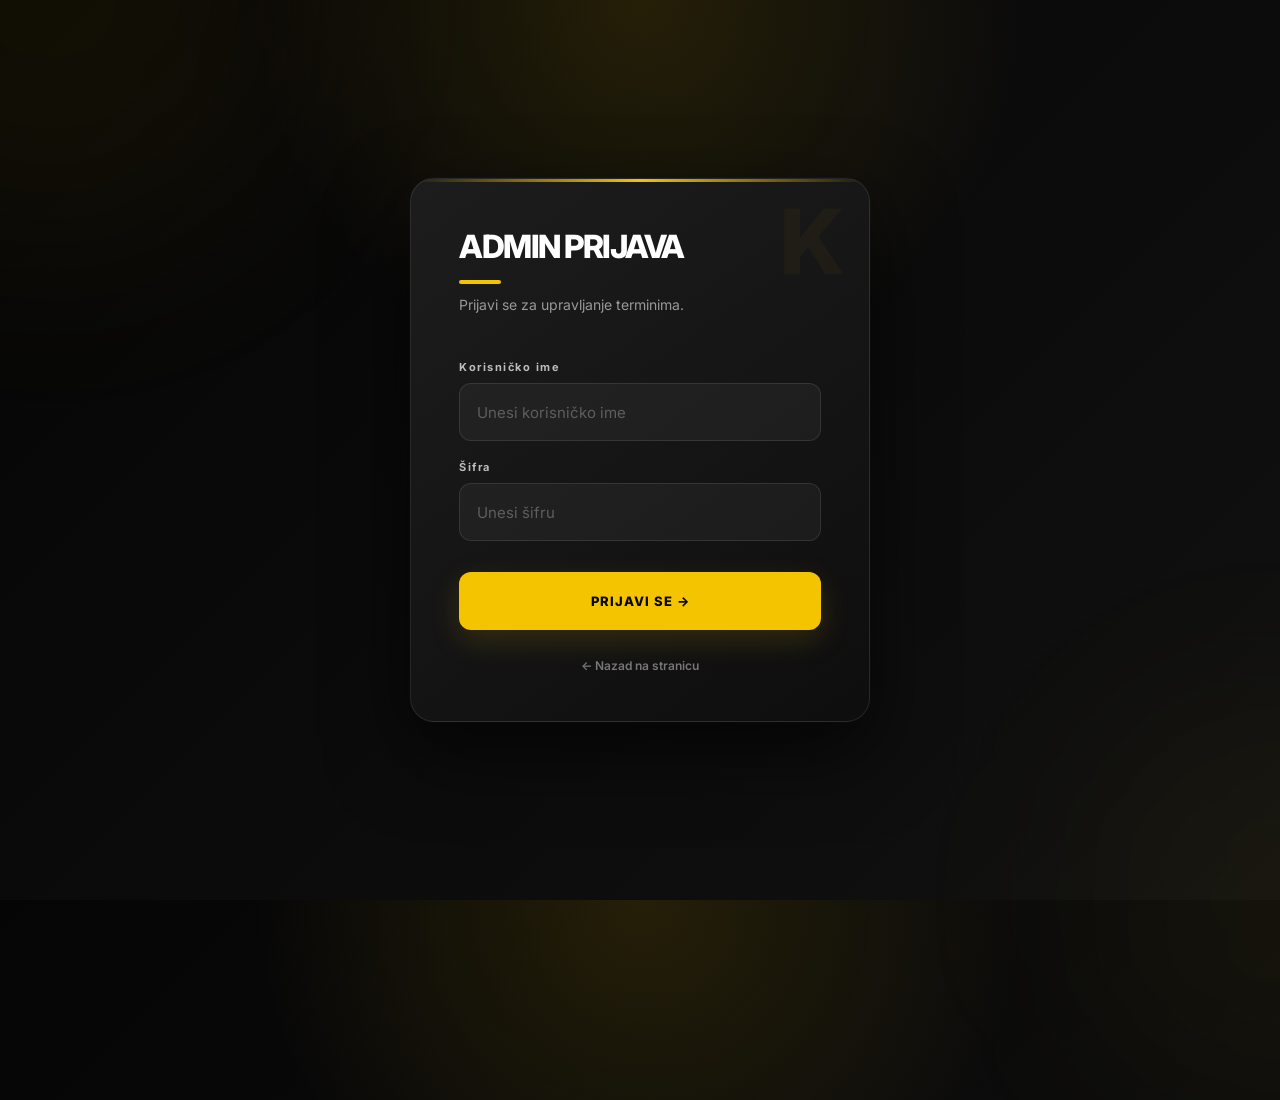
==== admin.html @ a93a5c2a "Initial release of Kockica Football" ====
<!DOCTYPE html>
<html lang="bs">

<head>

    <meta charset="UTF-8">

    <meta
        name="viewport"
        content="width=device-width, initial-scale=1.0"
    >

    <title>Kockica | Admin</title>

    <link rel="stylesheet" href="admin.css">

    <!-- ZAŠTITA ADMIN STRANICE -->
    <script>
        if (sessionStorage.getItem("adminLoggedIn") !== "true") {
            window.location.href = "login.html";
        }
    </script>

</head>


<body>


    <header class="admin-navbar">

        <a href="index.html" class="admin-logo">
            <img
                src="images/logo.png"
                alt="Kockica"
            >
        </a>


        <div style="display: flex; align-items: center; gap: 15px;">

            <a
                href="index.html"
                class="back-button"
            >
                ← JAVNA STRANICA
            </a>

            <button
                type="button"
                class="back-button"
                onclick="odjaviAdmina()"
            >
                ODJAVI SE
            </button>

        </div>

    </header>


    <main class="admin-main">


        <!-- NASLOV -->

        <section class="admin-intro">

            <p class="admin-eyebrow">
                KOCKICA FUTBAL / ADMIN
            </p>

            <h1>
                Upravljanje
                <span>terminima.</span>
            </h1>

            <p>
                Ovdje možeš dodavati, uređivati
                i brisati zauzete termine.
            </p>

        </section>


        <!-- DODAVANJE -->

        <section class="admin-grid">


            <div class="admin-card form-card">

                <div class="card-top">

                    <div>
                        <span class="card-number">
                            01
                        </span>

                        <h2>
                            Dodaj termin
                        </h2>
                    </div>

                    <span class="card-label">
                        NOVI TERMIN
                    </span>

                </div>


                <form id="termin-form">


                    <div class="input-group">

                        <label for="datum">
                            DATUM
                        </label>

                        <input
                            type="text"
                            id="datum"
                            placeholder="01.10.2026."
                            inputmode="numeric"
                            maxlength="10"
                            autocomplete="off"
                            required
                        >

                    </div>


                    <div class="time-row">


                        <div class="input-group">

                            <label for="vrijeme-od">
                                OD
                            </label>

                            <input
                                type="text"
                                id="vrijeme-od"
                                placeholder="18:30"
                                inputmode="numeric"
                                maxlength="5"
                                autocomplete="off"
                                required
                            >

                        </div>


                        <div class="input-group">

                            <label for="vrijeme-do">
                                DO
                            </label>

                            <input
                                type="text"
                                id="vrijeme-do"
                                placeholder="19:45"
                                inputmode="numeric"
                                maxlength="5"
                                autocomplete="off"
                                required
                            >

                        </div>


                    </div>


                    <button
                        type="submit"
                        class="admin-submit"
                        id="submit-dugme"
                    >
                        DODAJ TERMIN
                        <span>→</span>
                    </button>


                    <button
                        type="button"
                        class="admin-cancel"
                        id="otkazi-edit"
                        hidden
                    >
                        ODUSTANI
                    </button>


                    <input
                        type="hidden"
                        id="edit-id"
                    >

                </form>

            </div>


            <!-- INFORMACIJE -->

            <div class="admin-card info-card-admin">

                <span class="card-number">
                    02
                </span>

                <h2>
                    Raspored
                </h2>

                <p>
                    Uneseni termini će se prikazivati
                    na javnoj stranici kao zauzeti.
                </p>


                <div class="status-explanation">

                    <div>
                        <i class="green-dot"></i>

                        <span>
                            Slobodan termin
                        </span>
                    </div>


                    <div>
                        <i class="red-dot"></i>

                        <span>
                            Zauzet termin
                        </span>
                    </div>

                </div>

            </div>


        </section>


        <!-- POSTOJEĆI TERMINI -->

        <section class="existing-section">

            <div class="existing-header">

                <div>

                    <p class="admin-eyebrow">
                        RASPORED
                    </p>

                    <h2>
                        Postojeći termini
                    </h2>

                </div>

                <span class="existing-count">
                    TERMINI
                </span>

            </div>


            <div
                id="admin-termini"
                class="admin-termini"
            >

                <div class="empty-message">

                    <span>—</span>

                    <p>
                        Nema unesenih termina.
                    </p>

                </div>

            </div>

        </section>


    </main>


    <footer class="admin-footer">

        <span>
            KOCKICA FUTBAL
        </span>

        <span>
            ADMIN PANEL
        </span>

    </footer>


    <script>

        function odjaviAdmina() {

            sessionStorage.removeItem("adminLoggedIn");

            window.location.href = "login.html";

        }

    </script>


    <script
        type="module"
        src="script.js"
    ></script>


</body>

</html>
---- admin.css ----
/* =========================================
   KOCKICA FUTBAL
   ADMIN PANEL
========================================= */

:root {
    --black: #080808;
    --dark: #111111;
    --dark-2: #181818;

    --yellow: #ffd400;
    --yellow-dark: #e4bd00;

    --white: #ffffff;
    --gray: #999999;

    --border: rgba(255, 255, 255, 0.1);

    --green: #31a85b;
    --red: #d64040;
}


/* =========================================
   RESET
========================================= */

* {
    margin: 0;
    padding: 0;

    box-sizing: border-box;
}


body {
    min-height: 100vh;

    background: var(--black);

    color: var(--white);

    font-family:
        Arial,
        Helvetica,
        sans-serif;
}


button,
input {
    font: inherit;
}


button {
    cursor: pointer;
}


/* =========================================
   NAVBAR
========================================= */

.admin-navbar {
    height: 90px;

    padding: 0 6vw;

    display: flex;

    align-items: center;

    justify-content: space-between;

    border-bottom: 1px solid var(--border);

    background: rgba(8, 8, 8, 0.95);
}


.admin-logo {
    width: 145px;
}


.admin-logo img {
    width: 100%;
}


.back-button {
    padding: 13px 18px;

    border: 1px solid var(--border);

    color: #aaa;

    font-size: 10px;
    font-weight: 900;

    letter-spacing: 1.5px;

    transition: 0.25s ease;
}


.back-button:hover {
    background: var(--yellow);

    color: var(--black);

    border-color: var(--yellow);
}


/* =========================================
   MAIN
========================================= */

.admin-main {
    width: min(1200px, 88%);

    margin: auto;

    padding: 100px 0;
}


/* =========================================
   INTRO
========================================= */

.admin-intro {
    max-width: 850px;

    margin-bottom: 75px;
}


.admin-eyebrow {
    margin-bottom: 18px;

    color: var(--yellow);

    font-size: 10px;
    font-weight: 900;

    letter-spacing: 4px;
}


.admin-intro h1 {
    font-size: clamp(50px, 7vw, 95px);

    line-height: 0.9;

    letter-spacing: -5px;

    text-transform: uppercase;
}


.admin-intro h1 span {
    color: var(--yellow);
}


.admin-intro > p:last-child {
    max-width: 550px;

    margin-top: 30px;

    color: var(--gray);

    line-height: 1.7;
}


/* =========================================
   GRID
========================================= */

.admin-grid {
    display: grid;

    grid-template-columns: 1.4fr 0.6fr;

    gap: 12px;

    margin-bottom: 90px;
}


.admin-card {
    padding: 40px;

    background: var(--dark);

    border: 1px solid var(--border);
}


.card-top {
    display: flex;

    justify-content: space-between;

    align-items: flex-start;

    margin-bottom: 45px;
}


.card-number {
    display: block;

    margin-bottom: 12px;

    color: var(--yellow);

    font-size: 10px;
    font-weight: 900;

    letter-spacing: 2px;
}


.admin-card h2 {
    font-size: 30px;

    text-transform: uppercase;

    letter-spacing: -1px;
}


.card-label {
    padding: 8px 11px;

    background: var(--yellow);

    color: var(--black);

    font-size: 8px;
    font-weight: 900;

    letter-spacing: 1px;
}


/* =========================================
   FORM
========================================= */

.input-group {
    display: flex;

    flex-direction: column;

    gap: 9px;

    margin-bottom: 25px;
}


.input-group label {
    color: #777;

    font-size: 9px;
    font-weight: 900;

    letter-spacing: 2px;
}


.input-group input {
    width: 100%;

    height: 58px;

    padding: 0 18px;

    border: 1px solid #303030;

    outline: none;

    background: #0b0b0b;

    color: var(--white);

    font-size: 16px;

    transition: 0.25s ease;
}


.input-group input:focus {
    border-color: var(--yellow);
}


.time-row {
    display: grid;

    grid-template-columns: 1fr 1fr;

    gap: 15px;
}


.admin-submit {
    width: 100%;

    height: 60px;

    display: flex;

    align-items: center;

    justify-content: space-between;

    padding: 0 22px;

    border: none;

    background: var(--yellow);

    color: var(--black);

    font-size: 11px;
    font-weight: 900;

    letter-spacing: 1.5px;

    transition: 0.25s ease;
}


.admin-submit span {
    font-size: 22px;

    transition: 0.25s ease;
}


.admin-submit:hover {
    background: var(--white);
}


.admin-submit:hover span {
    transform: translateX(7px);
}


.admin-cancel {
    width: 100%;

    margin-top: 10px;

    height: 50px;

    border: 1px solid #333;

    background: transparent;

    color: #aaa;

    font-size: 10px;
    font-weight: 900;

    letter-spacing: 1px;
}


.admin-cancel:hover {
    border-color: var(--white);

    color: var(--white);
}


/* =========================================
   INFO CARD
========================================= */

.info-card-admin {
    background: var(--yellow);

    color: var(--black);

    display: flex;

    flex-direction: column;
}


.info-card-admin .card-number {
    color: var(--black);

    opacity: 0.5;
}


.info-card-admin h2 {
    margin-bottom: 20px;
}


.info-card-admin > p {
    max-width: 270px;

    color: rgba(0, 0, 0, 0.65);

    line-height: 1.7;
}


.status-explanation {
    margin-top: auto;

    display: flex;

    flex-direction: column;

    gap: 15px;
}


.status-explanation div {
    display: flex;

    align-items: center;

    gap: 10px;

    font-size: 11px;

    font-weight: 800;
}


.green-dot,
.red-dot {
    width: 9px;
    height: 9px;

    border-radius: 50%;
}


.green-dot {
    background: var(--green);
}


.red-dot {
    background: var(--red);
}


/* =========================================
   EXISTING TERMS
========================================= */

.existing-section {
    border-top: 1px solid var(--border);
}


.existing-header {
    padding: 45px 0;

    display: flex;

    align-items: flex-end;

    justify-content: space-between;
}


.existing-header h2 {
    font-size: clamp(35px, 5vw, 60px);

    line-height: 0.95;

    letter-spacing: -3px;

    text-transform: uppercase;
}


.existing-count {
    color: #555;

    font-size: 9px;
    font-weight: 900;

    letter-spacing: 2px;
}


/* =========================================
   TERMINI
========================================= */

.admin-termini {
    border-top: 1px solid var(--border);
}


.admin-termin {
    min-height: 90px;

    padding: 20px 0;

    display: flex;

    align-items: center;

    justify-content: space-between;

    border-bottom: 1px solid var(--border);

    transition: 0.2s ease;
}


.admin-termin:hover {
    padding-left: 12px;

    border-color: rgba(255, 212, 0, 0.3);
}


.admin-termin-info {
    display: flex;

    align-items: center;

    gap: 40px;
}


.admin-termin-date {
    min-width: 130px;

    color: #777;

    font-size: 10px;
    font-weight: 800;

    letter-spacing: 1px;
}


.admin-termin-time {
    font-size: 22px;

    font-weight: 800;
}


.admin-termin-actions {
    display: flex;

    gap: 8px;
}


.admin-termin-actions button {
    height: 38px;

    padding: 0 15px;

    border: none;

    font-size: 9px;
    font-weight: 900;

    letter-spacing: 1px;

    transition: 0.2s ease;
}


.edit-button {
    background: var(--yellow);

    color: var(--black);
}


.edit-button:hover {
    background: var(--white);
}


.delete-button {
    background: #222;

    color: #e96b6b;
}


.delete-button:hover {
    background: #333;
}


.empty-message {
    min-height: 180px;

    display: flex;

    flex-direction: column;

    align-items: center;

    justify-content: center;

    gap: 15px;

    color: #555;

    text-align: center;
}


.empty-message span {
    color: var(--yellow);

    font-size: 25px;
}


.empty-message p {
    font-size: 11px;

    letter-spacing: 1px;
}


/* =========================================
   FOOTER
========================================= */

.admin-footer {
    min-height: 100px;

    padding: 0 6vw;

    display: flex;

    align-items: center;

    justify-content: space-between;

    border-top: 1px solid var(--border);

    color: #555;

    font-size: 9px;
    font-weight: 900;

    letter-spacing: 2px;
}


/* =========================================
   MOBILE
========================================= */

@media (max-width: 800px) {

    .admin-navbar {
        height: 75px;

        padding: 0 20px;
    }


    .admin-logo {
        width: 120px;
    }


    .back-button {
        padding: 10px;

        font-size: 8px;
    }


    .admin-main {
        width: 90%;

        padding: 70px 0;
    }


    .admin-intro {
        margin-bottom: 50px;
    }


    .admin-intro h1 {
        font-size: 55px;

        letter-spacing: -3px;
    }


    .admin-grid {
        grid-template-columns: 1fr;
    }


    .admin-card {
        padding: 25px;
    }


    .time-row {
        grid-template-columns: 1fr;
    }


    .existing-header {
        align-items: flex-start;

        flex-direction: column;

        gap: 15px;
    }


    .admin-termin {
        align-items: flex-start;

        flex-direction: column;

        gap: 20px;
    }


    .admin-termin-info {
        align-items: flex-start;

        flex-direction: column;

        gap: 8px;
    }


    .admin-termin-actions {
        width: 100%;
    }


    .admin-termin-actions button {
        flex: 1;
    }


    .admin-footer {
        padding: 25px 20px;

        flex-direction: column;

        align-items: flex-start;

        gap: 10px;
    }

}

/* =========================================
   ADMIN TERMIN - DODATNO
========================================= */

.admin-termin-info {
    min-width: 0;
}

.admin-termin-date {
    white-space: nowrap;
}

.admin-termin-time {
    white-space: nowrap;
}


@media (max-width: 800px) {

    .admin-termin-date {
        min-width: 0;
    }

    .admin-termin-time {
        font-size: 20px;
    }

}
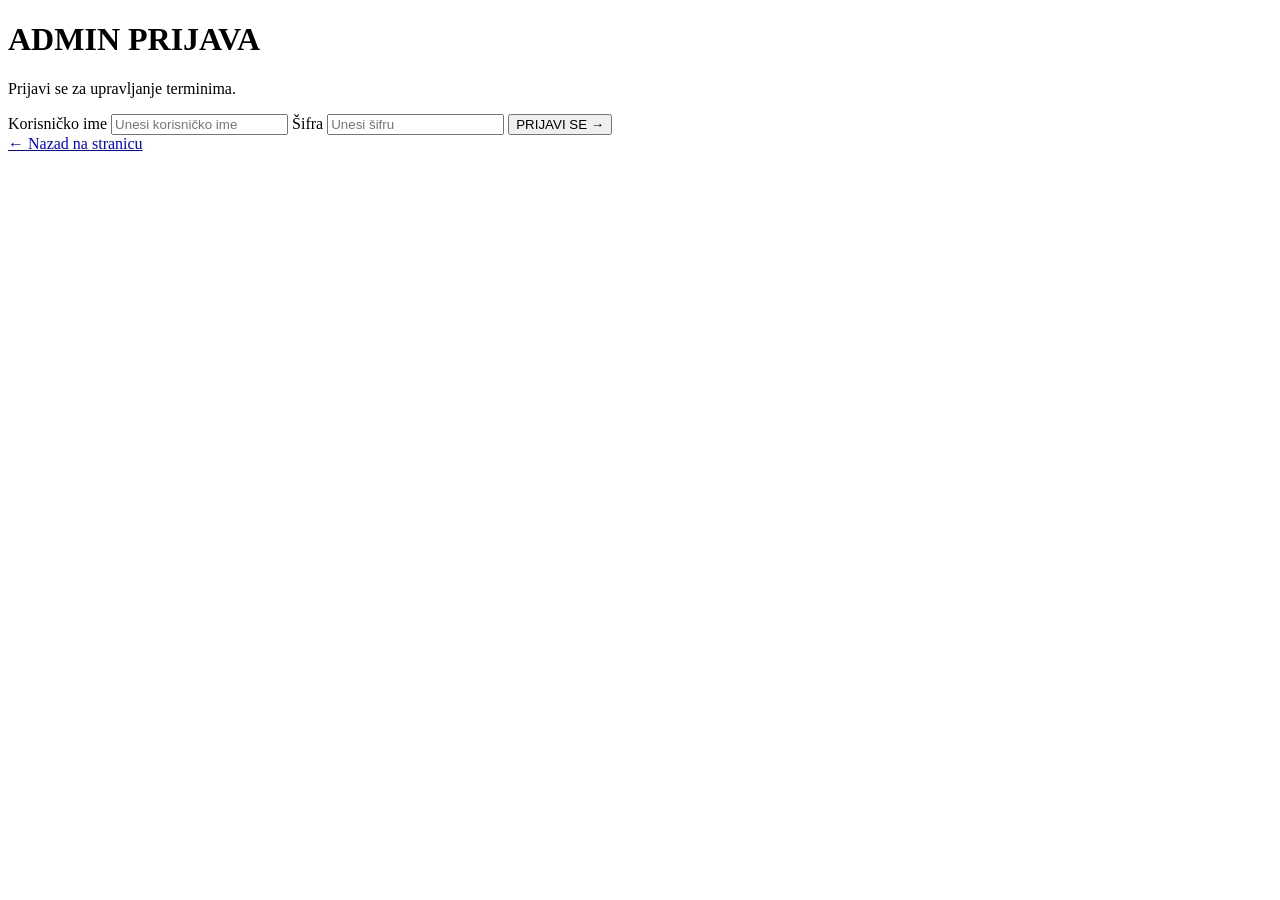
==== commit 38656c8f: "kraj" ====
--- a/admin.html
+++ b/admin.html
@@ -119,14 +119,10 @@
                         </label>
 
                         <input
-                            type="text"
-                            id="datum"
-                            placeholder="01.10.2026."
-                            inputmode="numeric"
-                            maxlength="10"
-                            autocomplete="off"
-                            required
-                        >
+    type="date"
+    id="datum"
+    required
+>
 
                     </div>
 
@@ -140,15 +136,14 @@
                                 OD
                             </label>
 
-                            <input
-                                type="text"
-                                id="vrijeme-od"
-                                placeholder="18:30"
-                                inputmode="numeric"
-                                maxlength="5"
-                                autocomplete="off"
-                                required
-                            >
+                           <input
+    type="time"
+    id="vrijeme-od"
+    min="07:00"
+    max="22:30"
+    step="1800"
+    required
+>
 
                         </div>
 
@@ -159,15 +154,14 @@
                                 DO
                             </label>
 
-                            <input
-                                type="text"
-                                id="vrijeme-do"
-                                placeholder="19:45"
-                                inputmode="numeric"
-                                maxlength="5"
-                                autocomplete="off"
-                                required
-                            >
+                           <input
+    type="time"
+    id="vrijeme-do"
+    min="07:30"
+    max="23:00"
+    step="1800"
+    required
+>
 
                         </div>
 
--- a/admin.css
+++ b/admin.css
@@ -1,181 +1,184 @@
 /* =========================================
-   KOCKICA FUTBAL
-   ADMIN PANEL
+   KOCKICA FOOTBALL
+   ADMIN PANEL — PREMIUM RESPONSIVE
 ========================================= */
 
 :root {
     --black: #080808;
-    --dark: #111111;
-    --dark-2: #181818;
+    --dark: #101010;
+    --dark-2: #171717;
 
     --yellow: #ffd400;
     --yellow-dark: #e4bd00;
 
     --white: #ffffff;
-    --gray: #999999;
-
-    --border: rgba(255, 255, 255, 0.1);
-
-    --green: #31a85b;
-    --red: #d64040;
-}
-
-
-/* =========================================
-   RESET
-========================================= */
+    --gray: #929292;
+    --muted: #5f5f5f;
+
+    --border: rgba(255, 255, 255, 0.09);
+
+    --green: #35b968;
+    --red: #e05252;
+}
 
 * {
     margin: 0;
     padding: 0;
-
     box-sizing: border-box;
 }
 
+html {
+    background: var(--black);
+    color-scheme: dark;
+}
 
 body {
     min-height: 100vh;
-
-    background: var(--black);
-
+    background:
+        radial-gradient(
+            circle at 75% 0%,
+            rgba(255, 212, 0, 0.035),
+            transparent 30%
+        ),
+        var(--black);
     color: var(--white);
-
     font-family:
+        Inter,
+        -apple-system,
+        BlinkMacSystemFont,
+        "Segoe UI",
         Arial,
-        Helvetica,
         sans-serif;
-}
-
+    -webkit-font-smoothing: antialiased;
+}
 
 button,
 input {
     font: inherit;
 }
 
-
 button {
     cursor: pointer;
 }
 
+img {
+    max-width: 100%;
+    display: block;
+}
 
 /* =========================================
    NAVBAR
 ========================================= */
 
 .admin-navbar {
-    height: 90px;
-
-    padding: 0 6vw;
-
-    display: flex;
-
+    min-height: 68px;
+    padding: 0 clamp(20px, 5vw, 64px);
+
+    display: flex;
     align-items: center;
-
     justify-content: space-between;
 
     border-bottom: 1px solid var(--border);
-
-    background: rgba(8, 8, 8, 0.95);
-}
-
+    background: rgba(8, 8, 8, 0.92);
+
+    position: sticky;
+    top: 0;
+    z-index: 20;
+
+    backdrop-filter: blur(16px);
+    -webkit-backdrop-filter: blur(16px);
+}
 
 .admin-logo {
-    width: 145px;
-}
-
+    width: 122px;
+    flex-shrink: 0;
+}
 
 .admin-logo img {
     width: 100%;
-}
-
+    height: auto;
+}
 
 .back-button {
-    padding: 13px 18px;
+    min-height: 38px;
+    padding: 0 14px;
+
+    display: inline-flex;
+    align-items: center;
+    justify-content: center;
 
     border: 1px solid var(--border);
-
+    background: transparent;
     color: #aaa;
 
-    font-size: 10px;
-    font-weight: 900;
-
-    letter-spacing: 1.5px;
-
-    transition: 0.25s ease;
-}
-
+    font-size: 9px;
+    font-weight: 800;
+    letter-spacing: 1.4px;
+    text-transform: uppercase;
+
+    transition:
+        background 0.2s ease,
+        color 0.2s ease,
+        border-color 0.2s ease;
+}
 
 .back-button:hover {
     background: var(--yellow);
-
     color: var(--black);
-
     border-color: var(--yellow);
 }
 
-
 /* =========================================
    MAIN
 ========================================= */
 
 .admin-main {
-    width: min(1200px, 88%);
-
-    margin: auto;
-
-    padding: 100px 0;
-}
-
+    width: min(1120px, calc(100% - clamp(32px, 7vw, 120px)));
+    margin: 0 auto;
+    padding: clamp(48px, 7vw, 78px) 0;
+}
 
 /* =========================================
    INTRO
 ========================================= */
 
 .admin-intro {
-    max-width: 850px;
-
-    margin-bottom: 75px;
-}
-
+    max-width: 760px;
+    margin-bottom: clamp(42px, 6vw, 68px);
+}
 
 .admin-eyebrow {
-    margin-bottom: 18px;
+    margin-bottom: 14px;
 
     color: var(--yellow);
 
-    font-size: 10px;
+    font-size: 9px;
     font-weight: 900;
-
-    letter-spacing: 4px;
-}
-
+    letter-spacing: 3px;
+    text-transform: uppercase;
+}
 
 .admin-intro h1 {
-    font-size: clamp(50px, 7vw, 95px);
-
-    line-height: 0.9;
-
-    letter-spacing: -5px;
-
-    text-transform: uppercase;
-}
-
+    font-size: clamp(40px, 6vw, 76px);
+    line-height: 0.94;
+    letter-spacing: -3.5px;
+    font-weight: 850;
+    text-transform: uppercase;
+}
 
 .admin-intro h1 span {
     color: var(--yellow);
 }
 
-
 .admin-intro > p:last-child {
-    max-width: 550px;
-
-    margin-top: 30px;
+    max-width: 510px;
+    margin-top: 22px;
 
     color: var(--gray);
 
-    line-height: 1.7;
-}
-
+    font-size: 13px;
+    line-height: 1.65;
+}
 
 /* =========================================
    GRID
@@ -183,624 +186,653 @@
 
 .admin-grid {
     display: grid;
-
-    grid-template-columns: 1.4fr 0.6fr;
-
-    gap: 12px;
-
-    margin-bottom: 90px;
-}
-
+    grid-template-columns: minmax(0, 1.45fr) minmax(260px, 0.55fr);
+    gap: 10px;
+
+    margin-bottom: clamp(56px, 8vw, 86px);
+}
 
 .admin-card {
-    padding: 40px;
+    min-width: 0;
+    padding: clamp(22px, 3vw, 34px);
 
     background: var(--dark);
-
     border: 1px solid var(--border);
 }
 
+/* =========================================
+   CARD HEADER
+========================================= */
 
 .card-top {
     display: flex;
-
+    align-items: flex-start;
     justify-content: space-between;
-
-    align-items: flex-start;
-
-    margin-bottom: 45px;
-}
-
+    gap: 20px;
+
+    margin-bottom: 30px;
+}
 
 .card-number {
     display: block;
-
-    margin-bottom: 12px;
+    margin-bottom: 8px;
 
     color: var(--yellow);
 
-    font-size: 10px;
+    font-size: 9px;
     font-weight: 900;
-
     letter-spacing: 2px;
 }
 
-
 .admin-card h2 {
-    font-size: 30px;
-
-    text-transform: uppercase;
-
-    letter-spacing: -1px;
-}
-
+    font-size: clamp(20px, 2.4vw, 27px);
+    line-height: 1;
+    letter-spacing: -0.8px;
+    text-transform: uppercase;
+}
 
 .card-label {
-    padding: 8px 11px;
+    flex-shrink: 0;
+
+    padding: 7px 9px;
 
     background: var(--yellow);
-
     color: var(--black);
+
+    font-size: 7px;
+    font-weight: 900;
+    letter-spacing: 1px;
+    text-transform: uppercase;
+}
+
+/* =========================================
+   FORM
+========================================= */
+
+.input-group {
+    display: flex;
+    flex-direction: column;
+    gap: 7px;
+
+    margin-bottom: 18px;
+}
+
+.input-group label {
+    color: #737373;
 
     font-size: 8px;
     font-weight: 900;
-
-    letter-spacing: 1px;
-}
-
-
-/* =========================================
-   FORM
-========================================= */
-
-.input-group {
-    display: flex;
-
-    flex-direction: column;
-
-    gap: 9px;
-
-    margin-bottom: 25px;
-}
-
-
-.input-group label {
-    color: #777;
+    letter-spacing: 1.7px;
+    text-transform: uppercase;
+}
+
+.input-group input {
+    width: 100%;
+    height: 52px;
+
+    padding: 0 15px;
+
+    border: 1px solid #2b2b2b;
+    border-radius: 0;
+
+    outline: none;
+
+    background: #0b0b0b;
+    color: var(--white);
+
+    font-size: 14px;
+
+    transition:
+        border-color 0.2s ease,
+        background 0.2s ease;
+}
+
+.input-group input:hover {
+    border-color: #3a3a3a;
+}
+
+.input-group input:focus {
+    border-color: var(--yellow);
+    background: #0d0d0d;
+}
+
+.time-row {
+    display: grid;
+    grid-template-columns: 1fr 1fr;
+    gap: 12px;
+}
+
+/* =========================================
+   BUTTONS
+========================================= */
+
+.admin-submit {
+    width: 100%;
+    min-height: 52px;
+
+    margin-top: 4px;
+    padding: 0 17px;
+
+    display: flex;
+    align-items: center;
+    justify-content: space-between;
+
+    border: none;
+    border-radius: 0;
+
+    background: var(--yellow);
+    color: var(--black);
 
     font-size: 9px;
     font-weight: 900;
-
-    letter-spacing: 2px;
-}
-
-
-.input-group input {
-    width: 100%;
-
-    height: 58px;
-
-    padding: 0 18px;
-
-    border: 1px solid #303030;
-
-    outline: none;
-
-    background: #0b0b0b;
-
-    color: var(--white);
-
-    font-size: 16px;
-
-    transition: 0.25s ease;
-}
-
-
-.input-group input:focus {
-    border-color: var(--yellow);
-}
-
-
-.time-row {
-    display: grid;
-
-    grid-template-columns: 1fr 1fr;
-
-    gap: 15px;
-}
-
-
-.admin-submit {
-    width: 100%;
-
-    height: 60px;
-
-    display: flex;
-
-    align-items: center;
-
-    justify-content: space-between;
-
-    padding: 0 22px;
-
-    border: none;
-
-    background: var(--yellow);
-
-    color: var(--black);
-
-    font-size: 11px;
-    font-weight: 900;
-
-    letter-spacing: 1.5px;
-
-    transition: 0.25s ease;
-}
-
+    letter-spacing: 1.4px;
+    text-transform: uppercase;
+
+    transition:
+        background 0.2s ease,
+        transform 0.2s ease;
+}
 
 .admin-submit span {
-    font-size: 22px;
-
-    transition: 0.25s ease;
-}
-
+    font-size: 19px;
+    line-height: 1;
+
+    transition: transform 0.2s ease;
+}
 
 .admin-submit:hover {
     background: var(--white);
 }
 
-
 .admin-submit:hover span {
-    transform: translateX(7px);
-}
-
+    transform: translateX(5px);
+}
+
+.admin-submit:active {
+    transform: scale(0.99);
+}
 
 .admin-cancel {
     width: 100%;
-
-    margin-top: 10px;
-
-    height: 50px;
-
-    border: 1px solid #333;
-
+    min-height: 42px;
+
+    margin-top: 8px;
+
+    border: 1px solid #2d2d2d;
     background: transparent;
-
-    color: #aaa;
-
-    font-size: 10px;
+    color: #888;
+
+    font-size: 8px;
     font-weight: 900;
-
-    letter-spacing: 1px;
-}
-
+    letter-spacing: 1.2px;
+    text-transform: uppercase;
+
+    transition:
+        color 0.2s ease,
+        border-color 0.2s ease;
+}
 
 .admin-cancel:hover {
-    border-color: var(--white);
-
+    border-color: #555;
     color: var(--white);
 }
 
-
 /* =========================================
    INFO CARD
 ========================================= */
 
 .info-card-admin {
+    display: flex;
+    flex-direction: column;
+
     background: var(--yellow);
-
     color: var(--black);
-
-    display: flex;
-
-    flex-direction: column;
-}
-
+}
 
 .info-card-admin .card-number {
     color: var(--black);
-
-    opacity: 0.5;
-}
-
+    opacity: 0.48;
+}
 
 .info-card-admin h2 {
-    margin-bottom: 20px;
-}
-
+    margin-bottom: 16px;
+}
 
 .info-card-admin > p {
     max-width: 270px;
 
-    color: rgba(0, 0, 0, 0.65);
-
-    line-height: 1.7;
-}
-
+    color: rgba(0, 0, 0, 0.62);
+
+    font-size: 12px;
+    line-height: 1.65;
+}
 
 .status-explanation {
     margin-top: auto;
-
-    display: flex;
-
+    padding-top: 35px;
+
+    display: flex;
     flex-direction: column;
-
-    gap: 15px;
-}
-
+    gap: 12px;
+}
 
 .status-explanation div {
     display: flex;
-
     align-items: center;
-
-    gap: 10px;
-
-    font-size: 11px;
-
+    gap: 9px;
+
+    font-size: 10px;
     font-weight: 800;
 }
-
 
 .green-dot,
 .red-dot {
-    width: 9px;
-    height: 9px;
+    width: 8px;
+    height: 8px;
+    flex: 0 0 8px;
 
     border-radius: 50%;
 }
-
 
 .green-dot {
     background: var(--green);
 }
 
-
 .red-dot {
     background: var(--red);
 }
 
-
-/* =========================================
-   EXISTING TERMS
+/* =========================================
+   EXISTING TERMINI
 ========================================= */
 
 .existing-section {
     border-top: 1px solid var(--border);
 }
 
-
 .existing-header {
-    padding: 45px 0;
-
-    display: flex;
-
+    min-height: 115px;
+
+    padding: 28px 0;
+
+    display: flex;
     align-items: flex-end;
-
     justify-content: space-between;
-}
-
+    gap: 20px;
+}
 
 .existing-header h2 {
-    font-size: clamp(35px, 5vw, 60px);
-
-    line-height: 0.95;
-
-    letter-spacing: -3px;
-
-    text-transform: uppercase;
-}
-
+    font-size: clamp(31px, 5vw, 54px);
+    line-height: 0.92;
+    letter-spacing: -2.5px;
+    text-transform: uppercase;
+}
 
 .existing-count {
+    flex-shrink: 0;
+
     color: #555;
 
-    font-size: 9px;
+    font-size: 8px;
     font-weight: 900;
-
-    letter-spacing: 2px;
-}
-
-
-/* =========================================
-   TERMINI
+    letter-spacing: 1.7px;
+    text-transform: uppercase;
+}
+
+/* =========================================
+   TERMINI LIST
 ========================================= */
 
 .admin-termini {
     border-top: 1px solid var(--border);
 }
 
-
 .admin-termin {
-    min-height: 90px;
-
-    padding: 20px 0;
-
-    display: flex;
-
+    min-height: 76px;
+
+    padding: 14px 0;
+
+    display: flex;
     align-items: center;
-
     justify-content: space-between;
+    gap: 20px;
 
     border-bottom: 1px solid var(--border);
 
-    transition: 0.2s ease;
-}
-
+    transition:
+        padding 0.2s ease,
+        border-color 0.2s ease;
+}
 
 .admin-termin:hover {
-    padding-left: 12px;
-
-    border-color: rgba(255, 212, 0, 0.3);
-}
-
+    padding-left: 8px;
+    border-color: rgba(255, 212, 0, 0.28);
+}
 
 .admin-termin-info {
-    display: flex;
-
+    min-width: 0;
+
+    display: flex;
     align-items: center;
-
-    gap: 40px;
-}
-
+    gap: clamp(20px, 4vw, 42px);
+}
 
 .admin-termin-date {
-    min-width: 130px;
+    min-width: 120px;
 
     color: #777;
 
-    font-size: 10px;
+    font-size: 9px;
     font-weight: 800;
-
-    letter-spacing: 1px;
-}
-
+    letter-spacing: 0.8px;
+
+    white-space: nowrap;
+}
 
 .admin-termin-time {
-    font-size: 22px;
-
+    color: var(--white);
+
+    font-size: clamp(17px, 2vw, 21px);
     font-weight: 800;
-}
-
+    letter-spacing: -0.5px;
+
+    white-space: nowrap;
+}
 
 .admin-termin-actions {
     display: flex;
-
-    gap: 8px;
-}
-
+    gap: 6px;
+    flex-shrink: 0;
+}
 
 .admin-termin-actions button {
-    height: 38px;
-
-    padding: 0 15px;
+    min-height: 34px;
+
+    padding: 0 12px;
 
     border: none;
-
-    font-size: 9px;
+    border-radius: 0;
+
+    font-size: 8px;
     font-weight: 900;
-
-    letter-spacing: 1px;
-
-    transition: 0.2s ease;
-}
-
+    letter-spacing: 0.9px;
+    text-transform: uppercase;
+
+    transition:
+        background 0.2s ease,
+        color 0.2s ease;
+}
 
 .edit-button {
     background: var(--yellow);
-
     color: var(--black);
 }
-
 
 .edit-button:hover {
     background: var(--white);
 }
 
-
 .delete-button {
-    background: #222;
-
+    background: #1f1f1f;
     color: #e96b6b;
 }
 
-
 .delete-button:hover {
-    background: #333;
-}
-
+    background: #303030;
+}
+
+/* =========================================
+   EMPTY STATE
+========================================= */
 
 .empty-message {
-    min-height: 180px;
-
-    display: flex;
-
+    min-height: 150px;
+
+    display: flex;
     flex-direction: column;
-
     align-items: center;
-
     justify-content: center;
-
-    gap: 15px;
-
-    color: #555;
-
+    gap: 11px;
+
+    color: #505050;
     text-align: center;
 }
-
 
 .empty-message span {
     color: var(--yellow);
-
-    font-size: 25px;
-}
-
+    font-size: 22px;
+}
 
 .empty-message p {
-    font-size: 11px;
-
+    font-size: 9px;
     letter-spacing: 1px;
 }
 
-
 /* =========================================
    FOOTER
 ========================================= */
 
 .admin-footer {
-    min-height: 100px;
-
-    padding: 0 6vw;
-
-    display: flex;
-
+    min-height: 76px;
+
+    padding: 0 clamp(20px, 5vw, 64px);
+
+    display: flex;
     align-items: center;
-
     justify-content: space-between;
+    gap: 20px;
 
     border-top: 1px solid var(--border);
 
-    color: #555;
-
-    font-size: 9px;
+    color: #4f4f4f;
+
+    font-size: 8px;
     font-weight: 900;
-
-    letter-spacing: 2px;
-}
-
-
-/* =========================================
-   MOBILE
-========================================= */
-
-@media (max-width: 800px) {
-
-    .admin-navbar {
-        height: 75px;
-
-        padding: 0 20px;
-    }
-
-
-    .admin-logo {
-        width: 120px;
-    }
-
-
-    .back-button {
-        padding: 10px;
-
-        font-size: 8px;
-    }
-
-
-    .admin-main {
-        width: 90%;
-
-        padding: 70px 0;
-    }
-
-
-    .admin-intro {
-        margin-bottom: 50px;
-    }
-
-
-    .admin-intro h1 {
-        font-size: 55px;
-
-        letter-spacing: -3px;
-    }
-
-
+    letter-spacing: 1.6px;
+    text-transform: uppercase;
+}
+
+/* =========================================
+   DATE / TIME INPUTS
+========================================= */
+
+input[type="date"],
+input[type="time"] {
+    cursor: pointer;
+}
+
+input[type="date"]::-webkit-calendar-picker-indicator,
+input[type="time"]::-webkit-calendar-picker-indicator {
+    cursor: pointer;
+    opacity: 1;
+    filter: invert(1);
+}
+
+/* =========================================
+   TABLET
+========================================= */
+
+@media (max-width: 900px) {
     .admin-grid {
         grid-template-columns: 1fr;
     }
 
+    .info-card-admin {
+        min-height: 260px;
+    }
+
+    .status-explanation {
+        margin-top: 30px;
+        padding-top: 0;
+    }
+}
+
+/* =========================================
+   MOBILE
+========================================= */
+
+@media (max-width: 700px) {
+    .admin-navbar {
+        min-height: 62px;
+        padding: 0 18px;
+    }
+
+    .admin-logo {
+        width: 105px;
+    }
+
+    .back-button {
+        min-height: 34px;
+        padding: 0 10px;
+
+        font-size: 7px;
+        letter-spacing: 1px;
+    }
+
+    .admin-main {
+        width: calc(100% - 32px);
+        padding: 42px 0 58px;
+    }
+
+    .admin-intro {
+        margin-bottom: 38px;
+    }
+
+    .admin-eyebrow {
+        margin-bottom: 11px;
+        font-size: 8px;
+        letter-spacing: 2.4px;
+    }
+
+    .admin-intro h1 {
+        font-size: clamp(38px, 12vw, 54px);
+        letter-spacing: -2.5px;
+    }
+
+    .admin-intro > p:last-child {
+        margin-top: 17px;
+        font-size: 12px;
+        line-height: 1.6;
+    }
+
+    .admin-grid {
+        gap: 8px;
+        margin-bottom: 55px;
+    }
 
     .admin-card {
-        padding: 25px;
-    }
-
+        padding: 21px;
+    }
+
+    .card-top {
+        margin-bottom: 25px;
+    }
+
+    .admin-card h2 {
+        font-size: 20px;
+    }
+
+    .input-group {
+        margin-bottom: 16px;
+    }
+
+    .input-group input {
+        height: 50px;
+        font-size: 14px;
+    }
+
+    .admin-submit {
+        min-height: 50px;
+    }
+
+    .existing-header {
+        min-height: auto;
+        padding: 25px 0;
+        align-items: flex-start;
+        flex-direction: column;
+        gap: 10px;
+    }
+
+    .existing-header h2 {
+        font-size: 35px;
+        letter-spacing: -1.8px;
+    }
+
+    .admin-termin {
+        min-height: auto;
+        padding: 17px 0;
+
+        align-items: flex-start;
+        flex-direction: column;
+        gap: 13px;
+    }
+
+    .admin-termin-info {
+        width: 100%;
+
+        align-items: center;
+        justify-content: space-between;
+        gap: 15px;
+    }
+
+    .admin-termin-date {
+        min-width: 0;
+        font-size: 8px;
+    }
+
+    .admin-termin-time {
+        font-size: 18px;
+    }
+
+    .admin-termin-actions {
+        width: 100%;
+    }
+
+    .admin-termin-actions button {
+        flex: 1;
+        min-height: 40px;
+    }
+
+    .admin-footer {
+        min-height: auto;
+        padding: 20px 16px;
+
+        align-items: flex-start;
+        flex-direction: column;
+        gap: 7px;
+
+        line-height: 1.4;
+    }
+}
+
+/* =========================================
+   SMALL PHONES
+========================================= */
+
+@media (max-width: 420px) {
+    .admin-main {
+        width: calc(100% - 26px);
+    }
+
+    .admin-card {
+        padding: 18px;
+    }
 
     .time-row {
-        grid-template-columns: 1fr;
-    }
-
-
-    .existing-header {
-        align-items: flex-start;
-
-        flex-direction: column;
-
-        gap: 15px;
-    }
-
-
-    .admin-termin {
-        align-items: flex-start;
-
-        flex-direction: column;
-
-        gap: 20px;
-    }
-
+        gap: 8px;
+    }
+
+    .input-group input {
+        padding: 0 13px;
+    }
 
     .admin-termin-info {
         align-items: flex-start;
-
         flex-direction: column;
-
-        gap: 8px;
-    }
-
-
-    .admin-termin-actions {
-        width: 100%;
-    }
-
+        gap: 5px;
+    }
 
     .admin-termin-actions button {
-        flex: 1;
-    }
-
-
-    .admin-footer {
-        padding: 25px 20px;
-
-        flex-direction: column;
-
-        align-items: flex-start;
-
-        gap: 10px;
-    }
-
-}
-
-/* =========================================
-   ADMIN TERMIN - DODATNO
-========================================= */
-
-.admin-termin-info {
-    min-width: 0;
-}
-
-.admin-termin-date {
-    white-space: nowrap;
-}
-
-.admin-termin-time {
-    white-space: nowrap;
-}
-
-
-@media (max-width: 800px) {
-
-    .admin-termin-date {
-        min-width: 0;
-    }
-
-    .admin-termin-time {
-        font-size: 20px;
-    }
-
+        font-size: 7px;
+    }
 }
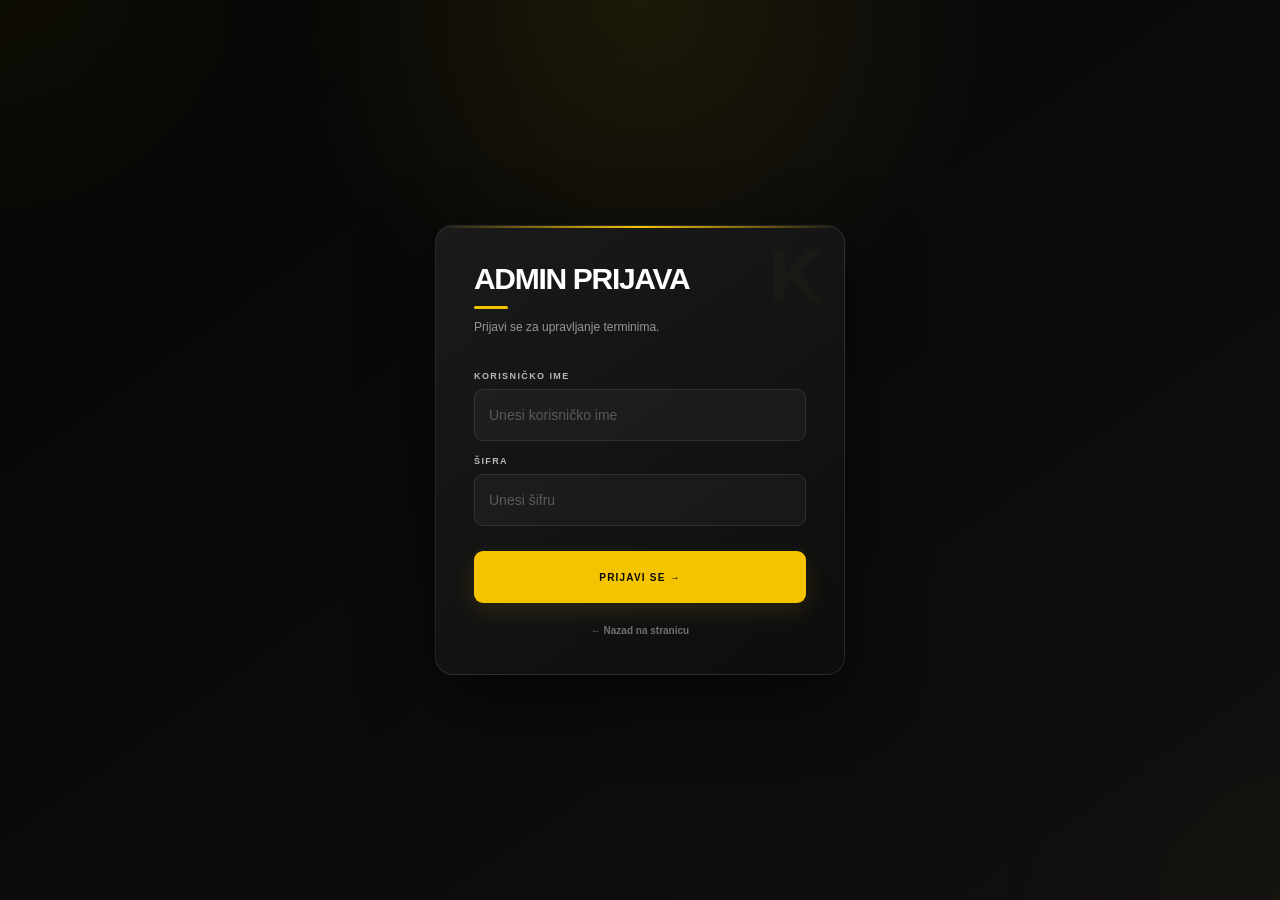
==== commit bd61cf1a: "v2" ====
--- a/admin.html
+++ b/admin.html
@@ -1,3 +1,4 @@
+```html
 <!DOCTYPE html>
 <html lang="bs">
 
@@ -7,16 +8,21 @@
 
     <meta
         name="viewport"
-        content="width=device-width, initial-scale=1.0"
+        content="width=device-width, initial-scale=1.0, viewport-fit=cover"
     >
 
     <title>Kockica | Admin</title>
 
-    <link rel="stylesheet" href="admin.css">
+    <link
+        rel="stylesheet"
+        href="admin.css"
+    >
 
     <!-- ZAŠTITA ADMIN STRANICE -->
     <script>
-        if (sessionStorage.getItem("adminLoggedIn") !== "true") {
+        if (
+            sessionStorage.getItem("adminLoggedIn") !== "true"
+        ) {
             window.location.href = "login.html";
         }
     </script>
@@ -27,17 +33,33 @@
 <body>
 
 
+    <!-- =====================================================
+         NAVBAR
+    ====================================================== -->
+
     <header class="admin-navbar">
 
-        <a href="index.html" class="admin-logo">
+        <a
+            href="index.html"
+            class="admin-logo"
+        >
+
             <img
                 src="images/logo.png"
                 alt="Kockica"
             >
+
         </a>
 
 
-        <div style="display: flex; align-items: center; gap: 15px;">
+        <div
+            class="admin-navbar-actions"
+            style="
+                display: flex;
+                align-items: center;
+                gap: 15px;
+            "
+        >
 
             <a
                 href="index.html"
@@ -45,6 +67,7 @@
             >
                 ← JAVNA STRANICA
             </a>
+
 
             <button
                 type="button"
@@ -59,22 +82,30 @@
     </header>
 
 
+    <!-- =====================================================
+         MAIN
+    ====================================================== -->
+
     <main class="admin-main">
 
 
-        <!-- NASLOV -->
+        <!-- =================================================
+             INTRO
+        ================================================== -->
 
         <section class="admin-intro">
 
             <p class="admin-eyebrow">
                 KOCKICA FUTBAL / ADMIN
             </p>
+
 
             <h1>
                 Upravljanje
                 <span>terminima.</span>
             </h1>
 
+
             <p>
                 Ovdje možeš dodavati, uređivati
                 i brisati zauzete termine.
@@ -83,24 +114,34 @@
         </section>
 
 
-        <!-- DODAVANJE -->
+        <!-- =================================================
+             ADMIN GRID
+        ================================================== -->
 
         <section class="admin-grid">
 
 
+            <!-- =================================================
+                 DODAVANJE TERMINA
+            ================================================== -->
+
             <div class="admin-card form-card">
 
                 <div class="card-top">
 
                     <div>
+
                         <span class="card-number">
                             01
                         </span>
 
+
                         <h2>
                             Dodaj termin
                         </h2>
+
                     </div>
+
 
                     <span class="card-label">
                         NOVI TERMIN
@@ -112,23 +153,44 @@
                 <form id="termin-form">
 
 
+                    <!-- =========================================
+                         DATUM
+                    ========================================== -->
+
                     <div class="input-group">
 
                         <label for="datum">
                             DATUM
                         </label>
 
+
                         <input
-    type="date"
-    id="datum"
-    required
->
+                            type="text"
+                            id="datum"
+                            name="datum"
+                            placeholder="DD.MM.GGGG."
+                            inputmode="numeric"
+                            autocomplete="off"
+                            maxlength="11"
+                            required
+                        >
+
+
+                        <small class="input-hint">
+                            Npr. 01.10.2026.
+                        </small>
 
                     </div>
 
 
+                    <!-- =========================================
+                         VRIJEME
+                    ========================================== -->
+
                     <div class="time-row">
 
+
+                        <!-- OD -->
 
                         <div class="input-group">
 
@@ -136,17 +198,27 @@
                                 OD
                             </label>
 
-                           <input
-    type="time"
-    id="vrijeme-od"
-    min="07:00"
-    max="22:30"
-    step="1800"
-    required
->
+
+                            <input
+                                type="text"
+                                id="vrijeme-od"
+                                name="vrijemeOd"
+                                placeholder="HH:MM"
+                                inputmode="numeric"
+                                autocomplete="off"
+                                maxlength="5"
+                                required
+                            >
+
+
+                            <small class="input-hint">
+                                24h format
+                            </small>
 
                         </div>
 
+
+                        <!-- DO -->
 
                         <div class="input-group">
 
@@ -154,20 +226,32 @@
                                 DO
                             </label>
 
-                           <input
-    type="time"
-    id="vrijeme-do"
-    min="07:30"
-    max="23:00"
-    step="1800"
-    required
->
+
+                            <input
+                                type="text"
+                                id="vrijeme-do"
+                                name="vrijemeDo"
+                                placeholder="HH:MM"
+                                inputmode="numeric"
+                                autocomplete="off"
+                                maxlength="5"
+                                required
+                            >
+
+
+                            <small class="input-hint">
+                                24h format
+                            </small>
 
                         </div>
 
 
                     </div>
 
+
+                    <!-- =========================================
+                         SUBMIT
+                    ========================================== -->
 
                     <button
                         type="submit"
@@ -179,6 +263,10 @@
                     </button>
 
 
+                    <!-- =========================================
+                         CANCEL EDIT
+                    ========================================== -->
+
                     <button
                         type="button"
                         class="admin-cancel"
@@ -189,6 +277,10 @@
                     </button>
 
 
+                    <!-- =========================================
+                         EDIT ID
+                    ========================================== -->
+
                     <input
                         type="hidden"
                         id="edit-id"
@@ -199,7 +291,9 @@
             </div>
 
 
-            <!-- INFORMACIJE -->
+            <!-- =================================================
+                 INFORMACIJE
+            ================================================== -->
 
             <div class="admin-card info-card-admin">
 
@@ -207,9 +301,11 @@
                     02
                 </span>
 
+
                 <h2>
                     Raspored
                 </h2>
+
 
                 <p>
                     Uneseni termini će se prikazivati
@@ -219,23 +315,29 @@
 
                 <div class="status-explanation">
 
+
                     <div>
+
                         <i class="green-dot"></i>
 
                         <span>
                             Slobodan termin
                         </span>
+
                     </div>
 
 
                     <div>
+
                         <i class="red-dot"></i>
 
                         <span>
                             Zauzet termin
                         </span>
+
                     </div>
 
+
                 </div>
 
             </div>
@@ -244,9 +346,12 @@
         </section>
 
 
-        <!-- POSTOJEĆI TERMINI -->
+        <!-- =================================================
+             POSTOJEĆI TERMINI
+        ================================================== -->
 
         <section class="existing-section">
+
 
             <div class="existing-header">
 
@@ -256,11 +361,13 @@
                         RASPORED
                     </p>
 
+
                     <h2>
                         Postojeći termini
                     </h2>
 
                 </div>
+
 
                 <span class="existing-count">
                     TERMINI
@@ -292,12 +399,17 @@
     </main>
 
 
+    <!-- =====================================================
+         FOOTER
+    ====================================================== -->
+
     <footer class="admin-footer">
 
         <span>
             KOCKICA FUTBAL
         </span>
 
+
         <span>
             ADMIN PANEL
         </span>
@@ -305,13 +417,20 @@
     </footer>
 
 
+    <!-- =====================================================
+         LOGOUT
+    ====================================================== -->
+
     <script>
 
         function odjaviAdmina() {
 
-            sessionStorage.removeItem("adminLoggedIn");
-
-            window.location.href = "login.html";
+            sessionStorage.removeItem(
+                "adminLoggedIn"
+            );
+
+            window.location.href =
+                "login.html";
 
         }
 
@@ -326,4 +445,5 @@
 
 </body>
 
-</html>+</html>
+```
